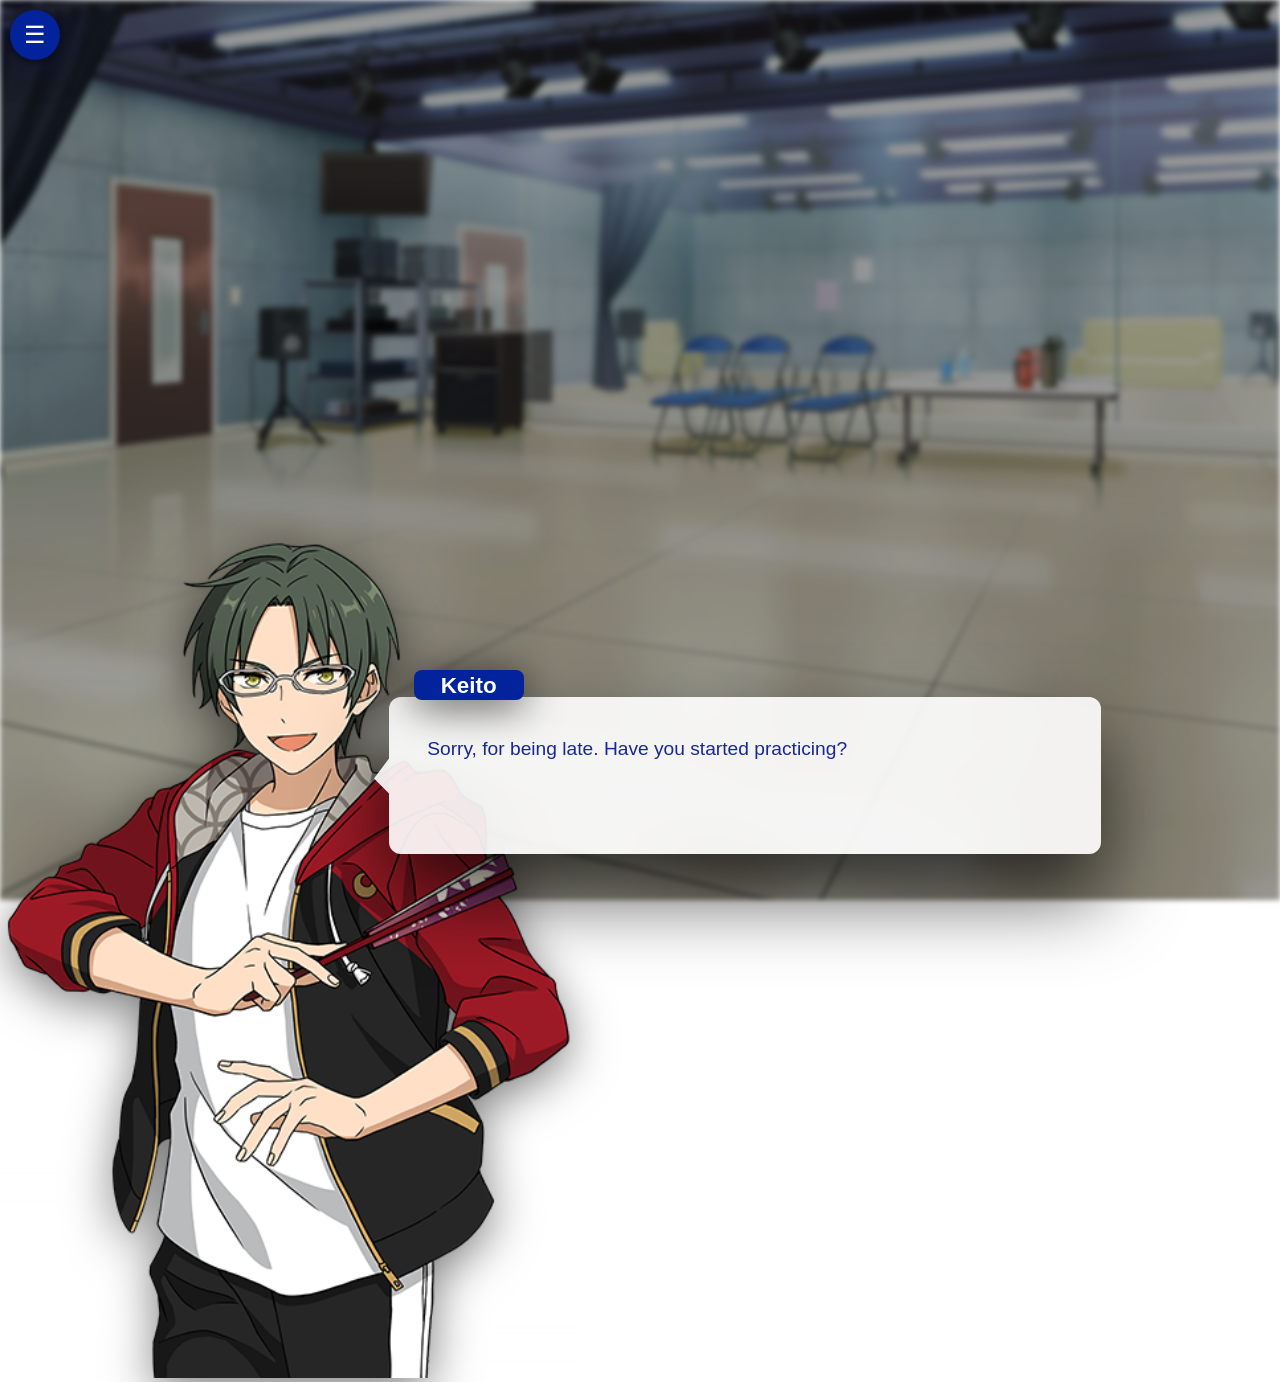
==== ch1/index.html @ 4a8d5728 "Initial commit" ====
<!DOCTYPE html>
<html>
<head>
  <meta charset="UTF-8">
  <title>VN Dialogue</title>
  <link rel="stylesheet" href="style.css">
  <link rel="stylesheet" href="enstars.css">
  <meta name="viewport" content="width=device-width, initial-scale=1.0, minimum-scale=1.0, maximum-scale=1.0, user-scalable=no" />
</head>
<body>
  <div id="background-container"></div>
  <div id="vn-root">
    <div class="vn-container active">
      <div class="vn-png"><img src="" /></div>
      <div class="vn-box">
        <div class="vn-name"></div>
        <div class="vn-text"></div>
      </div>
    </div>
  </div>

  <div class="circle-menu">
  <button class="menu-toggle">☰</button>
  <div class="menu-items">
    <button class="menu-item" id="directory-btn">Directory</button>
    <button class="menu-item" id="settings-btn">Settings</button>
    <button class="menu-item" id="restart-btn">Restart</button>
    <button class="menu-item" id="me-btn">Powered by VN-layout</button>
  </div>
</div>

<div class="settings-panel" id="settings-panel">
  <div class="settings-content">
    <h3>Player Settings</h3>
    <span class="settings-subtext">Customize your character name and pronouns</span>
    
    <div class="setting-group">
      <label>Your Name:</label>
      <input type="text" id="player-name">
    </div>
    
    <div class="setting-group">
      <label>Pronouns:</label>
      <div class="pronoun-toggles">
        <button class="pronoun-btn" data-pronoun="she">She/Her</button>
        <button class="pronoun-btn" data-pronoun="he">He/Him</button>
        <button class="pronoun-btn" data-pronoun="they">They/Them</button>
      </div>
    </div>
    
    <button class="save-settings">Save</button>
  </div>
</div>

<a href="../ch2/index.html" id="final-next-button" class="glass-button">Continue</a>
  <button id="backCircleBtn">
    <svg width="24" height="24" viewBox="0 0 24 24" fill="none" stroke="white">
      <path d="M15 18l-6-6 6-6"/>
    </svg>
  </button>

  <script src="scripts/dialogue.js"></script>
  <script src="scripts/vn-engine.js"></script>
  <script src="scripts/restart.js"></script>
</body>
<script>
document.getElementById('directory-btn').addEventListener('click', function() {
  window.open('DIRECTORY_URL_HERE', '_self');
});
document.getElementById('me-btn').addEventListener('click', function() {
  window.open('https://github.com/mottomottojump/vn-layout', '_self');
});
</script>
</body>
</html>
---- ch1/style.css ----
.glass-button {
  display: inline-flex;
  align-items: center;
  gap: 8px;
  text-decoration: none;
}

.glass-arrow {
  font-weight: bold;
  transition: transform 0.3s ease;
}

.glass-button:hover .glass-arrow {
  transform: translateX(3px);
}

#final-next-button {
  position: fixed;
  top: 20px;
  right: 20px;
  padding: 12px 24px;
  background: rgba(24, 39, 154, 0.65); /* Semi-transparent blue */
  color: white;
  border: none;
  border-radius: 12px;
  cursor: pointer;
  display: none;
  z-index: 1000;
  font-weight: 600;
  font-size: 1.1rem;
  text-transform: uppercase;
  letter-spacing: 1px;
  backdrop-filter: blur(10px);
  -webkit-backdrop-filter: blur(10px);
  border: 1px solid rgba(255, 255, 255, 0.18);
  box-shadow: 0 8px 32px rgba(0, 0, 0, 0.3),
  inset 0 2px 4px rgba(255, 255, 255, 0.2);
  
  transition: all 0.3s ease;
}

#final-next-button::after {
  content: "→";
  margin-left: 8px;
  font-weight: bold;
  display: inline-block;
  transition: transform 0.3s ease;
}

#final-next-button:hover::after {
  transform: translateX(3px);
}

/* Pulsing animation for attention */
@keyframes pulse-glow {
  0% { box-shadow: 0 0 0 0 rgba(100, 140, 255, 0.4); }
  70% { box-shadow: 0 0 0 10px rgba(100, 140, 255, 0); }
  100% { box-shadow: 0 0 0 0 rgba(100, 140, 255, 0); }
}

#final-next-button.pulse {
  animation: pulse-glow 2s infinite;
}

.bounce-img {
  animation: bounce-img-appear 0.28s cubic-bezier(.68,-0.55,.27,1.55);
}

@keyframes bounce-img-appear {
  0%   { transform: translateY(0); }
  30%  { transform: translateY(-4px); }
  60%  { transform: translateY(2px); }
  100% { transform: translateY(0); }
}
.centered-card {
  justify-content: center !important;
  align-items: center !important;
  margin-left: 0 !important;
  margin-right: 0 !important;
}

.centered-card .vn-box::before {
  display: none !important;
}


@media (max-width: 768px) {
  .vn-container {
    flex-direction: column;
    align-items: center;
    width: 98vw;
    margin-right: 0;
    min-height: 220px;
    padding: 0.5em 0.2em;
    overflow: visible;
  }
  .vn-png {
    width: 60vw;
    height: 32vh;
    margin: 0 auto 0.5em auto;
    align-self: center;
    position: static;
  }
  .vn-png img {
    width: 100%;
    height: 100%;
    margin-top: 0;
    object-fit: contain;
  }
  .vn-box {
    width: 95vw;
    min-height: 60px;
    font-size: 1.05rem;
    padding: 1.2em 0.7em;
    margin-left: 0;
    margin-bottom: 1em;
    border-radius: 10px;
  }
  .vn-name {
    position: static;
    display: block;
    margin-bottom: 0.5em;
    font-size: 1.1rem;
    padding: 0.2em 0.8em;
    border-radius: 6px;
    box-shadow: 0 2px 10px rgba(0,0,0,0.3);
  }
}

.centered-card .vn-box {
  width: 92vw;
  max-width: 1200px;
  min-height: 180px;
  margin-left: 15px;
  margin-right: 0;
  margin-bottom: 30px;
  box-sizing: border-box;
  display: flex;
  flex-direction: column;
  justify-content: flex-start;
  align-items: flex-start;
  position: relative;
  flex-grow: 1;
  display: flex;
  align-items: flex-start;
  justify-content: flex-start;
  flex-direction: column;
  flex-grow: 1;
  padding: 3rem 3rem;
  opacity: 0.85;
}
body {
  margin: 0;
  padding: 0;
  font-family: 'Inter', 'Noto Sans JP', sans-serif;
  color: #fff;
  min-height: 100vh;
  display: flex;
  flex-direction: column;
  justify-content: flex-end;
  padding-bottom: 2rem;
  overflow-x: hidden;
  align-items: center;
}

.vn-container {
  display: none;
  position: relative;
  width: 92vw;
  max-width: 1200px;
  margin-right: 16vw;
  min-height: 300px;
  align-items: flex-end;
  margin-bottom: 1rem;
  margin-left: -50px;
}

.vn-container.active {
  display: flex;
  animation: fadeIn 0.4s ease;
}

.vn-png {
  width: 280px;
  height: 400px;
  flex-shrink: 0;
  margin-right: 170px;
  align-self: flex-end;
}

.vn-png img {
  width: 260%;
  height: 210%;
  object-fit: contain;
  object-position: bottom;
  filter: drop-shadow(0 12px 24px rgba(0, 0, 0, 0.5));
  user-select: none;
  -webkit-user-drag: none;
  pointer-events: none;
  margin-top: 6vh;
}

.vn-box {
  position: relative;
  flex-grow: 1;
  display: flex;
  align-items: flex-start;
  justify-content: flex-start;
  flex-direction: column;
  flex-grow: 1;
  padding: 3rem 3rem;
  background: rgba(255, 255, 255, 0.9);
  border-radius: 12px;
  color: #111;
  cursor: default;
  margin-left: 15px;
  margin-bottom: 30px;
  font-size: 1.2rem;
  min-height: 80px;
  color: #18279A;
  line-height: 1.8;
  box-shadow: 0 40px 80px rgba(0, 0, 0, 0.7);
  padding: 2em;
  line-height: 25px;
}


#background-container,
#vn-background {
  transition: all 0.5s ease;
}


.vn-box {
  transition: opacity 0.3s ease;
}

.vn-box::before {
  content: '';
  position: absolute;
  left: -15px;
  top: 50%;
  transform: translateY(-50%);
  width: 0;
  height: 0;
  border-top: 20px solid transparent;
  border-bottom: 15px solid transparent;
  border-right: 15px solid rgba(255, 255, 255, 0.9);
}

.vn-name {
  position: absolute;
  top: -1.2em;
  left: 25px;
  background: #03239C;
  color: white;
  padding: 0.1em 1.2em;
  border-radius: 8px;
  font-weight: bold;
  font-size: 1.4rem;
  box-shadow: 0 6px 40px rgba(0, 0, 0, 0.7);
}

#backCircleBtn {
  position: fixed;
  left: 20px;
  bottom: 20px;
  width: 50px;
  height: 50px;
  background: #03239C;
  border-radius: 50%;
  display: none;
  align-items: center;
  justify-content: center;
  cursor: pointer;
  z-index: 100;
  border: none;
  box-shadow: 0 20px 60px rgba(0, 0, 0, 0.45);
  margin-bottom: 1rem;

}

@keyframes fadeIn {
  from { opacity: 0; transform: translateY(10px); }
  to { opacity: 1; transform: translateY(0); }
}

.vn-box {
  transition: transform 0.2s;
}
.vn-box:active {
  transform: scale(0.98);
}

.vn-container:last-child .vn-box:active {
  transform: none !important;
}

.circle-menu {
  position: fixed;
  left: 10px;
  top: 10px;
  z-index: 1000;
  box-shadow: 0 0 32px 12px rgba(20, 20, 60, 0.45), 0 2px 8px 0 rgba(0,0,0,0.35);
  border-radius: 50%;
}

.menu-toggle {
  width: 50px;
  height: 50px;
  border-radius: 50%;
  background: #03239C;
  color: white;
  border: none;
  font-size: 24px;
  cursor: pointer;
  box-shadow: 0 2px 5px rgba(0,0,0,0.3);
  transition: transform 0.3s;
}

.menu-toggle:active {
  transform: scale(0.95);
}

.menu-items {
  position: absolute;
  left: 60px;
  top: 0;
  background: #03239C;
  border-radius: 10px;
  padding: 10px;
  width: 120px;
  opacity: 0;
  transform: translateX(-20px);
  transition: all 0.3s ease;
  pointer-events: none;
}

.circle-menu.open .menu-items {
  opacity: 1;
  transform: translateX(0);
  pointer-events: all;
}

.menu-item {
  display: block;
  width: 100%;
  padding: 8px;
  margin: 5px 0;
  background: transparent;
  border: none;
  color: white;
  text-align: left;
  cursor: pointer;
  border-radius: 5px;
}

.menu-item:hover {
  background: rgba(255,255,255,0.2);
}

.settings-panel {
  position: fixed;
  top: 0;
  left: 0;
  width: 100%;
  height: 100%;
  background: rgba(0,0,0,0.7);
  z-index: 2000;
  display: none;
  justify-content: center;
  align-items: center;
}

.settings-content {
  background: #3a3a3a;
  padding: 2rem;
  border-radius: 10px;
  width: 90%;
  max-width: 400px;
  color: white;
}

.setting-group {
  margin-bottom: 1.5rem;
}

.setting-group label {
  display: block;
  margin-bottom: 0.5rem;
  font-weight: bold;
}

#player-name {
  width: 100%;
  padding: 0.5rem;
  border-radius: 5px;
  border: none;
}

.pronoun-toggles {
  display: flex;
  gap: 0.5rem;
  flex-wrap: wrap;
}

.pronoun-btn {
  padding: 0.5rem 1rem;
  background: #444;
  color: white;
  border: none;
  border-radius: 5px;
  cursor: pointer;
}

.pronoun-btn.active {
  background: #03239C;
}

.save-settings {
  background: #03239C;
  color: white;
  border: none;
  padding: 0.7rem 1.5rem;
  border-radius: 5px;
  cursor: pointer;
  margin-top: 1rem;
}

#background-container,
#vn-background {
  position: fixed;
  top: 0;
  left: 0;
  width: 100%;
  height: 100vh;
  z-index: -1;
  background-color: rgba(16, 16, 16, 0.8);
  background-size: cover;
  background-position: center;
  background-repeat: no-repeat;
  filter: blur(2.5px) brightness(0.6);
  transform: translate3d(0, 0, 0);
  overflow: hidden;
  transition: opacity 0.3s ease;
}

.settings-panel {
  position: fixed;
  top: 0;
  left: 0;
  width: 100%;
  height: 100%;
  background: rgba(0, 0, 0, 0.85);
  display: none;
  justify-content: center;
  align-items: center;
  z-index: 1000;
  backdrop-filter: blur(5px);
}

.settings-content {
  background: rgba(85, 85, 85, 0.95);
  padding: 2.5rem;
  border-radius: 15px;
  width: 90%;
  max-width: 500px;
  position: relative;
  box-shadow: 0 10px 30px rgba(0, 0, 0, 0.5);
  border: 1px solid rgba(255, 255, 255, 0.1);
  animation: fadeIn 0.3s ease-out;
}

.settings-content h3 {
  color: #ffffff;
  margin-top: 0;
  text-align: center;
  font-size: 1.5rem;
  margin-bottom: 1.5rem;
}

.settings-subtext {
  display: block;
  text-align: center;
  color: rgba(255, 255, 255, 0.7);
  font-size: 0.9rem;
  margin-bottom: 1.5rem;
  line-height: 1.4;
}


.close-settings {
  position: absolute;
  top: 10px;
  right: 10px;
  background: none;
  border: none;
  color: white;
  font-size: 1.5rem;
  cursor: pointer;
}

.menu-item:hover {
background: linear-gradient(90deg, rgba(255, 255, 255, 0.226) 0 40%, rgba(255,255,255,0.15) 60% 100%);
filter: brightness(1.15) drop-shadow(-2px 0 8px rgba(255, 255, 255, 0.452));
opacity: 0.8;
}


@media (orientation: portrait) and (max-width: 667px) {
  body::before {
    content: "Please rotate your device to landscape mode";
    top: 0;
    left: 0;
    width: 100%;
    height: 100%;
    background: #000;
    color: white;
    justify-content: center;
    align-items: center;
    text-align: center;
    z-index: 9999;
    padding: 20px;
  }
  
  body > *:not(:before) {
    display: none !important;
  }
}

@media (orientation: landscape) and (max-width: 768px) {
  .vn-container {
    max-height: 90vh;
    width: 95vw;
  }
  
  .vn-png {
    height: 70vh;
    width: auto;
    max-width: 40%;
  }
  
  .vn-box {
    padding: 1.5rem;
  }
}

.vn-card-overlay {
  position: absolute;
  bottom: 0;
  width: 100%;
  text-align: center;
  padding: 2rem 1rem;
  background: linear-gradient(to top, rgba(0,0,0,0.6), transparent);
  color: white;
  font-family: sans-serif;
  z-index: 2;
}

.vn-card-overlay .vn-name {
  font-weight: bold;
  font-size: 1.3rem;
  margin-bottom: 0.5rem;
}

.vn-card-overlay .vn-text {
  font-size: 1rem;
}


.vn-card-overlay {
  position: absolute;
  bottom: 0;
  width: 100%;
  text-align: center;
  padding: 2rem 1rem;
  background: linear-gradient(to top, rgba(0,0,0,0.6), transparent);
  color: white;
  font-family: sans-serif;
  z-index: 2;
}

.vn-card-overlay .vn-name {
  font-weight: bold;
  font-size: 1.3rem;
  margin-bottom: 0.5rem;
}

.vn-card-overlay .vn-text {
  font-size: 1rem;
}

.vn-box.bounce {
  animation: bounceVN 0.4s cubic-bezier(.68,-0.55,.27,1.55);
}

@keyframes bounceVN {
  0%   { transform: scale(1) translateY(0); }
  20%  { transform: scale(0.96) translateY(-10px); }
  50%  { transform: scale(1.08) translateY(12px); }
  80%  { transform: scale(0.98) translateY(-6px); }
  100% { transform: scale(1) translateY(0); }
}
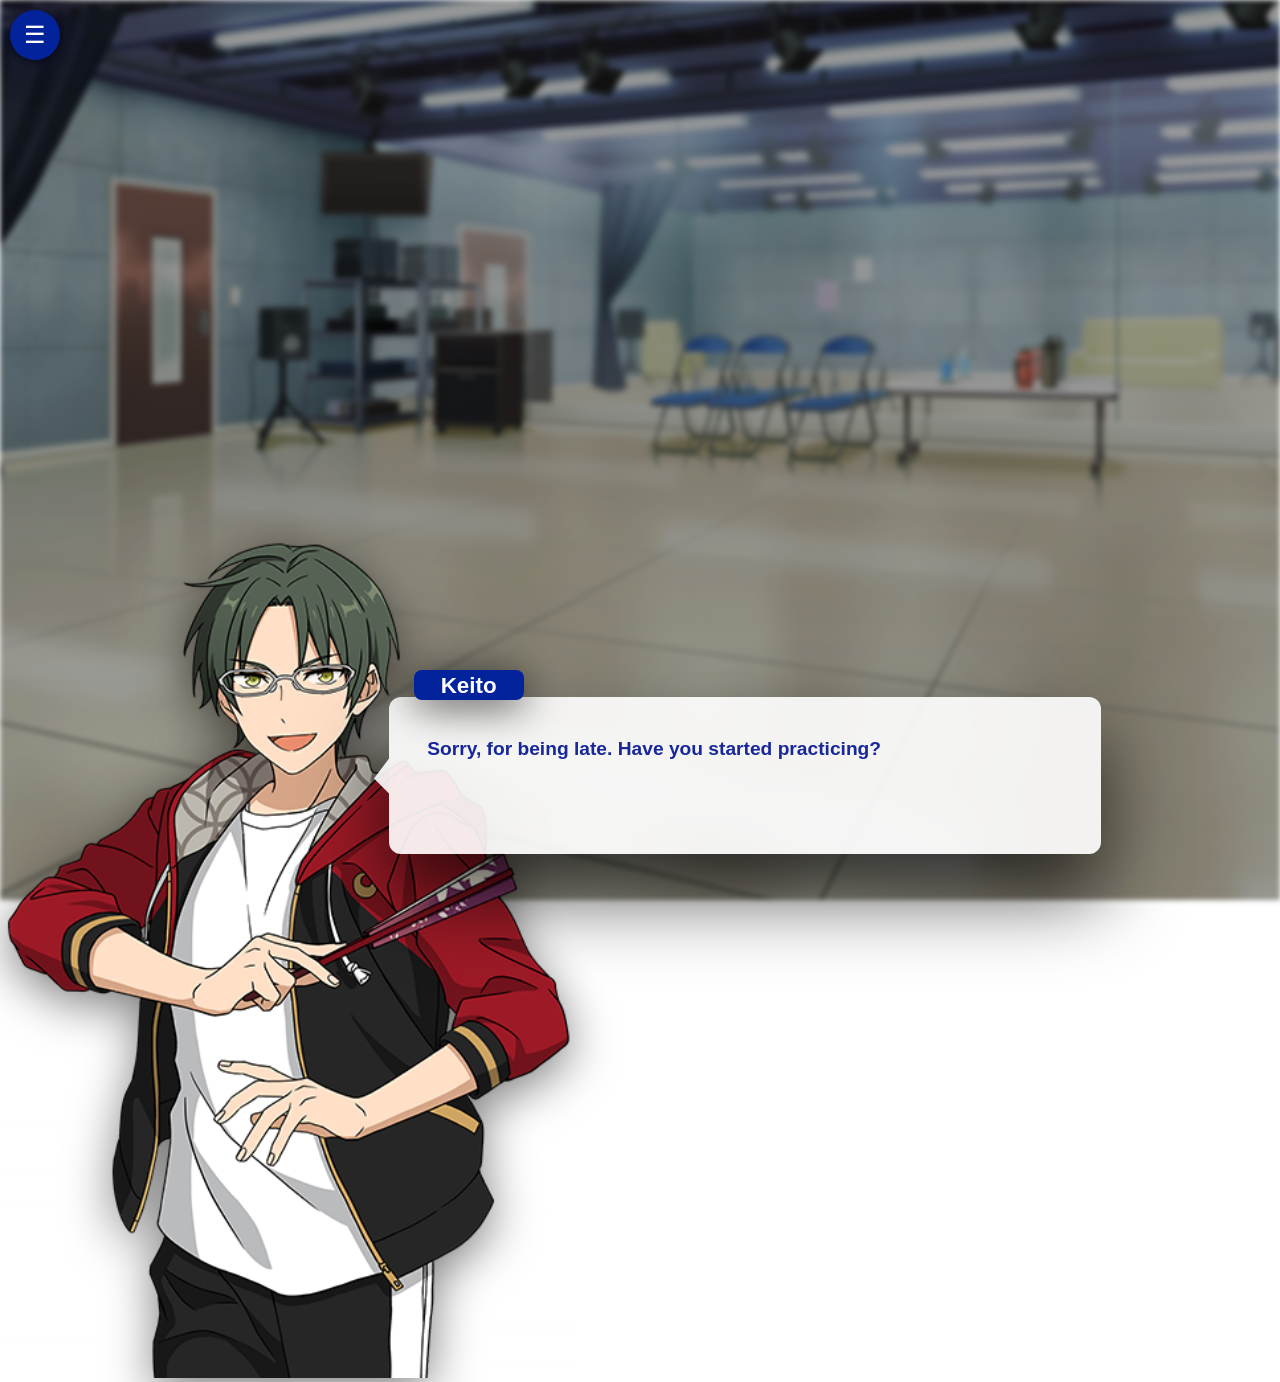
==== commit 119c2605: "Your commit message here" ====
--- a/ch1/index.html
+++ b/ch1/index.html
@@ -39,15 +39,6 @@
       <input type="text" id="player-name">
     </div>
     
-    <div class="setting-group">
-      <label>Pronouns:</label>
-      <div class="pronoun-toggles">
-        <button class="pronoun-btn" data-pronoun="she">She/Her</button>
-        <button class="pronoun-btn" data-pronoun="he">He/Him</button>
-        <button class="pronoun-btn" data-pronoun="they">They/Them</button>
-      </div>
-    </div>
-    
     <button class="save-settings">Save</button>
   </div>
 </div>
--- a/ch1/style.css
+++ b/ch1/style.css
@@ -153,6 +153,7 @@
   margin: 0;
   padding: 0;
   font-family: 'Inter', 'Noto Sans JP', sans-serif;
+  font-weight: bold;
   color: #fff;
   min-height: 100vh;
   display: flex;
